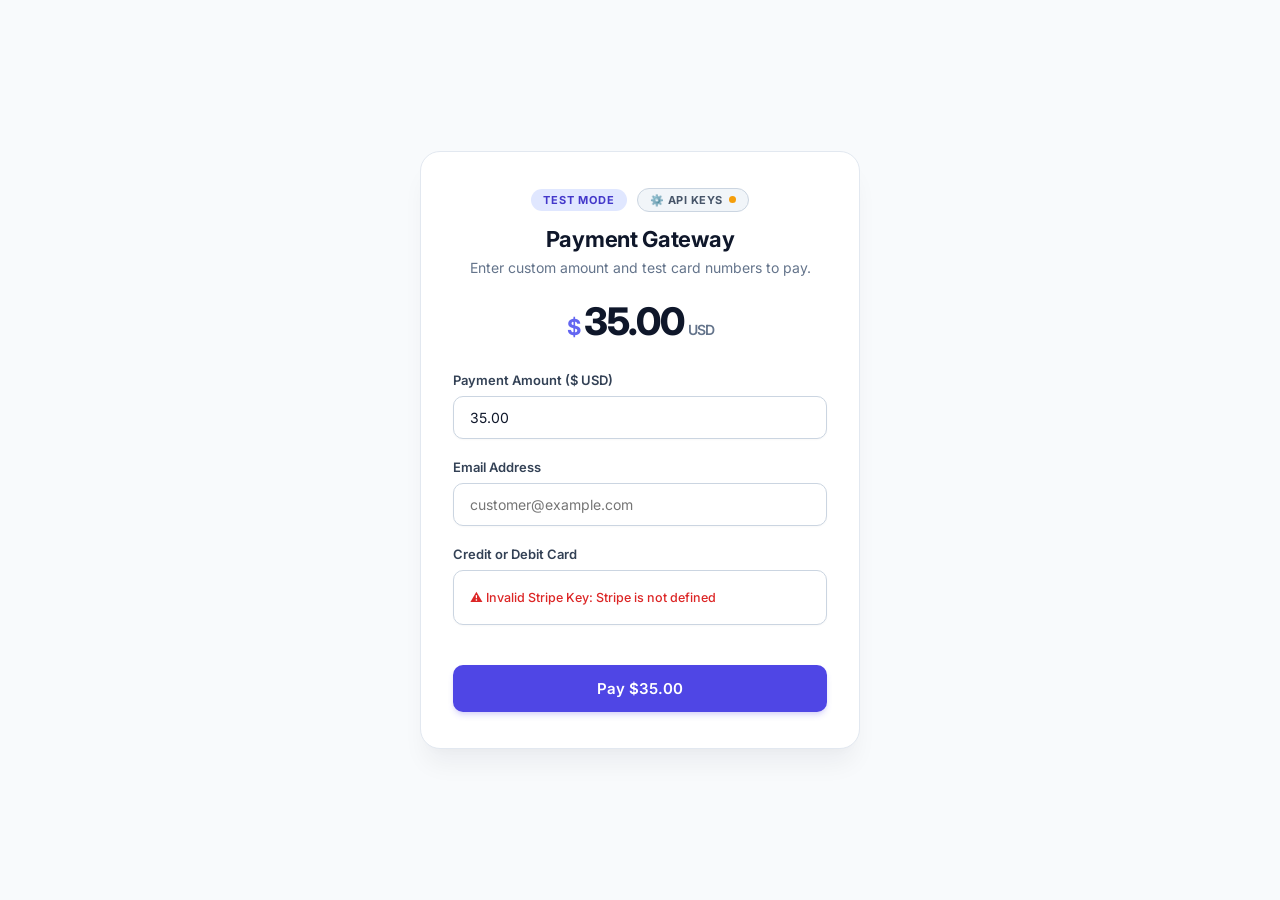
==== frontend/index.html @ d95049d4 "Initial commit: Fulstack Stripe Payment Gateway" ====
<!DOCTYPE html>
<html lang="en">
<head>
    <meta charset="UTF-8">
    <meta name="viewport" content="width=device-width, initial-scale=1.0">
    <title>Stripe Payment Gateway Checkout</title>
    <!-- Google Fonts & Stripe SDK -->
    <link rel="preconnect" href="https://fonts.googleapis.com">
    <link rel="preconnect" href="https://fonts.gstatic.com" crossorigin>
    <link href="https://fonts.googleapis.com/css2?family=Inter:wght@400;500;600;700&display=swap" rel="stylesheet">
    <script src="https://js.stripe.com/v3/"></script>
    <link rel="stylesheet" href="style.css">
</head>
<body>

    <div class="checkout-container">
        <!-- Header / Product Summary -->
        <div class="product-card">
            <div class="header-badges">
                <span class="badge">TEST MODE</span>
                <button type="button" id="key-toggle-btn" class="key-toggle-link" title="Configure Stripe API Keys">
                    <span>⚙️ API Keys</span>
                    <span id="key-status-dot" class="status-dot dot-checking"></span>
                </button>
            </div>
            <h2>Payment Gateway</h2>
            <p class="description">Enter custom amount and test card numbers to pay.</p>
            <div class="price-tag">
                <span class="currency">$</span>
                <span id="display-amount" class="amount">35.00</span>
                <span class="usd">USD</span>
            </div>
        </div>

        <!-- Stripe API Key Settings Drawer (Collapsed by default) -->
        <div id="key-settings-panel" class="key-settings-panel hidden">
            <div class="panel-header">
                <div class="panel-title">
                    <span class="icon">🔑</span>
                    <span>Stripe API Credentials</span>
                </div>
                <button type="button" id="close-panel-btn" class="close-panel-btn">&times;</button>
            </div>
            
            <p class="panel-hint">Enter your Stripe keys below if not configured in <code>backend/.env</code>:</p>

            <div class="form-group">
                <label for="publishable-key-input">Publishable Key</label>
                <input type="text" id="publishable-key-input" placeholder="pk_test_..." autocomplete="off">
            </div>

            <div class="form-group">
                <label for="secret-key-input">Secret Key</label>
                <input type="password" id="secret-key-input" placeholder="sk_test_..." autocomplete="off">
            </div>

            <div class="panel-actions">
                <button type="button" id="save-keys-btn" class="save-keys-btn">Save Keys</button>
                <button type="button" id="clear-keys-btn" class="clear-keys-btn">Reset</button>
            </div>
            <div id="keys-msg" class="keys-msg hidden"></div>
        </div>

        <!-- Payment Form -->
        <form id="payment-form" class="payment-form">
            <div class="form-group">
                <label for="custom-amount">Payment Amount ($ USD)</label>
                <input type="number" id="custom-amount" min="0.50" step="0.01" value="35.00" placeholder="35.00" required>
            </div>

            <div class="form-group">
                <label for="email">Email Address</label>
                <input type="email" id="email" placeholder="customer@example.com" required>
            </div>

            <div class="form-group">
                <label for="card-element">Credit or Debit Card</label>
                <div id="card-element" class="stripe-card-input">
                    <!-- Stripe Elements will inject the card input here -->
                </div>
                <div id="card-errors" role="alert" class="card-errors"></div>
            </div>

            <button id="submit-btn" class="pay-btn" type="submit">
                <span id="btn-text">Pay $35.00</span>
                <span id="spinner" class="spinner hidden"></span>
            </button>
        </form>

        <!-- Result / Notification Alert -->
        <div id="payment-result" class="result-box hidden"></div>
    </div>

    <script src="script.js"></script>
</body>
</html>
---- frontend/style.css ----
* {
    box-sizing: border-box;
    margin: 0;
    padding: 0;
    font-family: 'Inter', -apple-system, BlinkMacSystemFont, "Segoe UI", Roboto, sans-serif;
}

body {
    background-color: #f8fafc;
    color: #1e293b;
    min-height: 100vh;
    display: flex;
    justify-content: center;
    align-items: center;
    padding: 24px;
}

.checkout-container {
    background: #ffffff;
    border: 1px solid #e2e8f0;
    border-radius: 20px;
    width: 100%;
    max-width: 440px;
    padding: 36px 32px;
    box-shadow: 0 20px 25px -5px rgba(15, 23, 42, 0.05), 0 8px 10px -6px rgba(15, 23, 42, 0.02);
    position: relative;
}

.product-card {
    text-align: center;
    margin-bottom: 28px;
}

.header-badges {
    display: flex;
    justify-content: center;
    align-items: center;
    gap: 10px;
    margin-bottom: 14px;
}

.badge {
    display: inline-flex;
    align-items: center;
    gap: 6px;
    background: #e0e7ff;
    color: #4338ca;
    font-size: 11px;
    font-weight: 700;
    padding: 4px 12px;
    border-radius: 100px;
    text-transform: uppercase;
    letter-spacing: 0.8px;
}

.key-toggle-link {
    display: inline-flex;
    align-items: center;
    gap: 6px;
    background: #f1f5f9;
    color: #475569;
    border: 1px solid #cbd5e1;
    font-size: 11px;
    font-weight: 700;
    padding: 4px 12px;
    border-radius: 100px;
    text-transform: uppercase;
    letter-spacing: 0.5px;
    cursor: pointer;
    transition: all 0.2s cubic-bezier(0.4, 0, 0.2, 1);
}

.key-toggle-link:hover {
    background: #e0e7ff;
    color: #4338ca;
    border-color: #c7d2fe;
    transform: translateY(-1px);
}

.key-toggle-link:active {
    transform: translateY(0);
}

.status-dot {
    width: 7px;
    height: 7px;
    border-radius: 50%;
    display: inline-block;
}

.dot-checking { background: #94a3b8; }
.dot-green { background: #22c55e; box-shadow: 0 0 6px rgba(34, 197, 94, 0.4); }
.dot-orange { background: #f59e0b; }
.dot-red { background: #ef4444; box-shadow: 0 0 6px rgba(239, 68, 68, 0.4); }

.product-card h2 {
    font-size: 22px;
    font-weight: 700;
    color: #0f172a;
    letter-spacing: -0.3px;
    margin-bottom: 6px;
}

.product-card .description {
    font-size: 14px;
    color: #64748b;
    line-height: 1.4;
    margin-bottom: 20px;
}

.price-tag {
    font-size: 38px;
    font-weight: 800;
    color: #0f172a;
    letter-spacing: -1px;
    display: flex;
    align-items: baseline;
    justify-content: center;
    gap: 4px;
}

.price-tag .currency {
    font-size: 22px;
    color: #6366f1;
    font-weight: 700;
}

.price-tag .usd {
    font-size: 14px;
    color: #64748b;
    font-weight: 600;
}

/* API Key Settings Drawer Panel */
.key-settings-panel {
    background: #f8fafc;
    border: 1px solid #e2e8f0;
    border-radius: 14px;
    padding: 18px;
    margin-bottom: 24px;
    display: flex;
    flex-direction: column;
    gap: 12px;
    animation: fadeIn 0.25s cubic-bezier(0.4, 0, 0.2, 1);
    box-shadow: inset 0 2px 4px 0 rgba(0, 0, 0, 0.02);
}

@keyframes fadeIn {
    from { opacity: 0; transform: translateY(-6px); }
    to { opacity: 1; transform: translateY(0); }
}

.panel-header {
    display: flex;
    justify-content: space-between;
    align-items: center;
}

.panel-title {
    display: flex;
    align-items: center;
    gap: 6px;
    font-size: 13px;
    font-weight: 700;
    color: #0f172a;
}

.close-panel-btn {
    background: none;
    border: none;
    font-size: 18px;
    color: #94a3b8;
    cursor: pointer;
    padding: 0 4px;
    line-height: 1;
    transition: color 0.15s ease;
}

.close-panel-btn:hover {
    color: #334155;
}

.panel-hint {
    font-size: 12px;
    color: #64748b;
    line-height: 1.35;
}

.panel-hint code {
    background: #e2e8f0;
    padding: 1px 4px;
    border-radius: 4px;
    font-family: monospace;
    font-size: 11px;
}

.panel-actions {
    display: flex;
    gap: 10px;
    margin-top: 4px;
    width: 100%;
}

.save-keys-btn {
    flex: 1;
    background: #4f46e5;
    color: #ffffff;
    border: none;
    border-radius: 10px;
    padding: 11px 16px;
    font-size: 13.5px;
    font-weight: 600;
    cursor: pointer;
    transition: all 0.2s cubic-bezier(0.4, 0, 0.2, 1);
    box-shadow: 0 4px 6px -1px rgba(79, 70, 229, 0.18), 0 2px 4px -2px rgba(79, 70, 229, 0.08);
}

.save-keys-btn:hover {
    background: #4338ca;
    box-shadow: 0 6px 10px -2px rgba(79, 70, 229, 0.25);
    transform: translateY(-1px);
}

.save-keys-btn:active {
    transform: translateY(0);
}

.clear-keys-btn {
    background: #ffffff;
    color: #475569;
    border: 1px solid #cbd5e1;
    border-radius: 10px;
    padding: 11px 16px;
    font-size: 13.5px;
    font-weight: 600;
    cursor: pointer;
    transition: all 0.2s cubic-bezier(0.4, 0, 0.2, 1);
    box-shadow: 0 1px 2px 0 rgba(0, 0, 0, 0.03);
}

.clear-keys-btn:hover {
    background: #f8fafc;
    color: #0f172a;
    border-color: #94a3b8;
    transform: translateY(-1px);
}

.clear-keys-btn:active {
    transform: translateY(0);
}

.keys-msg {
    font-size: 12px;
    padding: 8px 10px;
    border-radius: 6px;
    text-align: center;
}

.keys-msg.success {
    background: #f0fdf4;
    color: #166534;
    border: 1px solid #bbf7d0;
}

.keys-msg.error {
    background: #fef2f2;
    color: #991b1b;
    border: 1px solid #fecaca;
}

/* Payment Form */
.payment-form {
    display: flex;
    flex-direction: column;
    gap: 20px;
}

.form-group {
    display: flex;
    flex-direction: column;
    gap: 8px;
}

.form-group label {
    font-size: 13px;
    font-weight: 600;
    color: #334155;
}

.form-group input {
    width: 100%;
    background: #ffffff;
    border: 1px solid #cbd5e1;
    border-radius: 10px;
    padding: 12px 16px;
    color: #0f172a;
    font-size: 14px;
    outline: none;
    transition: all 0.2s ease;
    box-shadow: 0 1px 2px 0 rgba(0, 0, 0, 0.03);
}

.form-group input:focus {
    border-color: #6366f1;
    box-shadow: 0 0 0 4px rgba(99, 102, 241, 0.12);
}

.stripe-card-input {
    background: #ffffff;
    border: 1px solid #cbd5e1;
    border-radius: 10px;
    padding: 14px 16px;
    transition: all 0.2s ease;
    box-shadow: 0 1px 2px 0 rgba(0, 0, 0, 0.03);
}

.stripe-card-input:focus-within {
    border-color: #6366f1;
    box-shadow: 0 0 0 4px rgba(99, 102, 241, 0.12);
}

.card-errors {
    color: #dc2626;
    font-size: 12px;
    font-weight: 500;
    margin-top: 4px;
}

.card-placeholder-err {
    color: #dc2626;
    font-size: 12.5px;
    font-weight: 500;
    margin: 4px 0;
    line-height: 1.4;
}

.pay-btn {
    width: 100%;
    background: #4f46e5;
    color: #ffffff;
    border: none;
    border-radius: 10px;
    padding: 14px;
    font-size: 15px;
    font-weight: 600;
    cursor: pointer;
    transition: all 0.2s cubic-bezier(0.4, 0, 0.2, 1);
    display: flex;
    justify-content: center;
    align-items: center;
    margin-top: 8px;
    box-shadow: 0 4px 6px -1px rgba(79, 70, 229, 0.2), 0 2px 4px -2px rgba(79, 70, 229, 0.1);
}

.pay-btn:hover {
    background: #4338ca;
    box-shadow: 0 8px 12px -2px rgba(79, 70, 229, 0.3), 0 4px 6px -2px rgba(79, 70, 229, 0.15);
    transform: translateY(-1px);
}

.pay-btn:active {
    transform: translateY(0);
    box-shadow: 0 2px 4px -1px rgba(79, 70, 229, 0.2);
}

.pay-btn:disabled {
    background: #94a3b8;
    box-shadow: none;
    cursor: not-allowed;
    transform: none;
}

.result-box {
    margin-top: 20px;
    padding: 16px;
    border-radius: 10px;
    font-size: 13.5px;
    line-height: 1.5;
    text-align: center;
}

.result-box.success {
    background: #f0fdf4;
    border: 1px solid #bbf7d0;
    color: #15803d;
}

.result-box.error {
    background: #fef2f2;
    border: 1px solid #fecaca;
    color: #b91c1c;
}

.hidden {
    display: none !important;
}

.spinner {
    width: 20px;
    height: 20px;
    border: 2.5px solid rgba(255, 255, 255, 0.3);
    border-radius: 50%;
    border-top-color: #ffffff;
    animation: spin 0.8s linear infinite;
}

@keyframes spin {
    to { transform: rotate(360deg); }
}
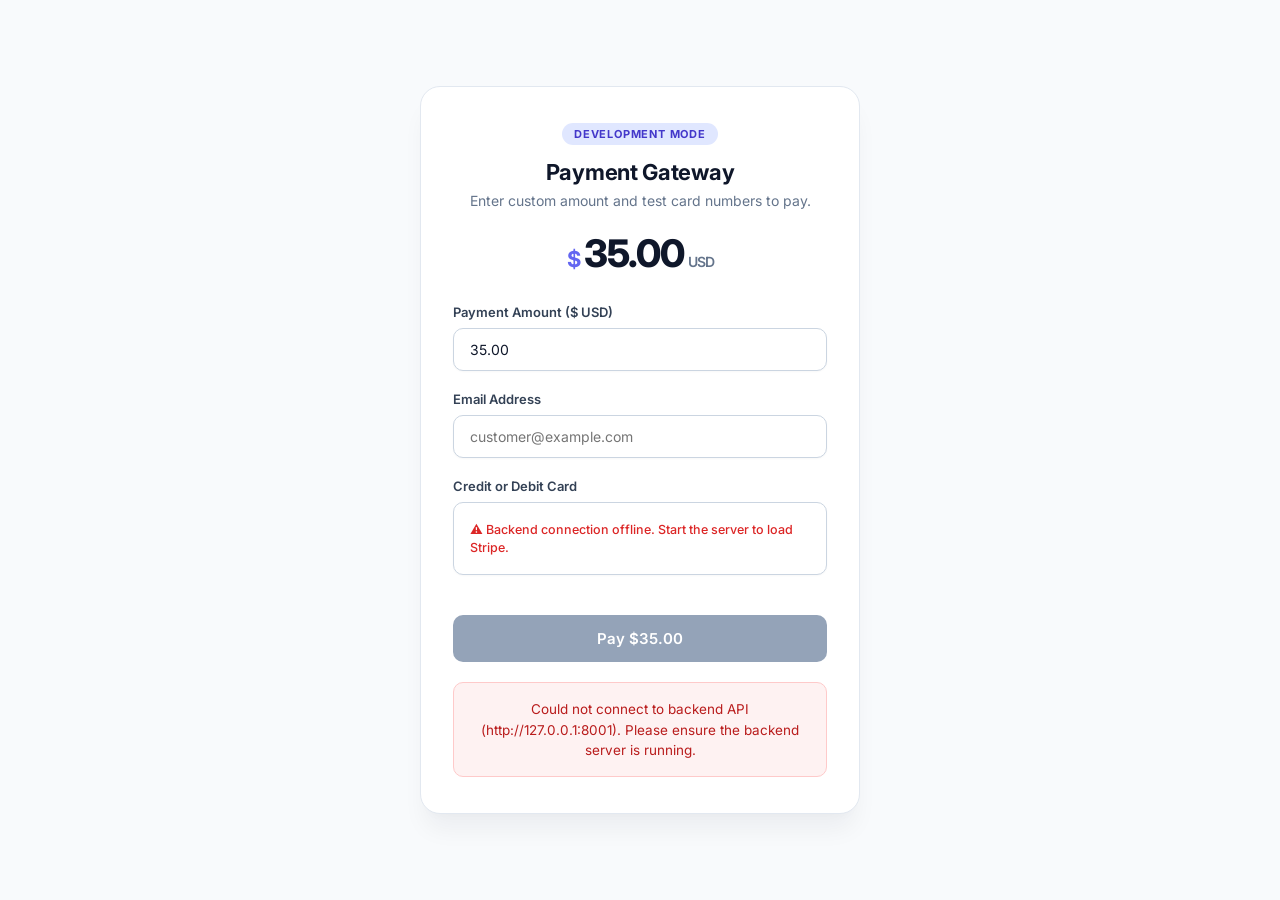
==== commit 17dc0461: "feat: complete fullstack stripe gateway with render cloud deployment" ====
--- a/frontend/index.html
+++ b/frontend/index.html
@@ -17,11 +17,7 @@
         <!-- Header / Product Summary -->
         <div class="product-card">
             <div class="header-badges">
-                <span class="badge">TEST MODE</span>
-                <button type="button" id="key-toggle-btn" class="key-toggle-link" title="Configure Stripe API Keys">
-                    <span>⚙️ API Keys</span>
-                    <span id="key-status-dot" class="status-dot dot-checking"></span>
-                </button>
+                <span class="badge">Development Mode</span>
             </div>
             <h2>Payment Gateway</h2>
             <p class="description">Enter custom amount and test card numbers to pay.</p>
@@ -30,35 +26,6 @@
                 <span id="display-amount" class="amount">35.00</span>
                 <span class="usd">USD</span>
             </div>
-        </div>
-
-        <!-- Stripe API Key Settings Drawer (Collapsed by default) -->
-        <div id="key-settings-panel" class="key-settings-panel hidden">
-            <div class="panel-header">
-                <div class="panel-title">
-                    <span class="icon">🔑</span>
-                    <span>Stripe API Credentials</span>
-                </div>
-                <button type="button" id="close-panel-btn" class="close-panel-btn">&times;</button>
-            </div>
-            
-            <p class="panel-hint">Enter your Stripe keys below if not configured in <code>backend/.env</code>:</p>
-
-            <div class="form-group">
-                <label for="publishable-key-input">Publishable Key</label>
-                <input type="text" id="publishable-key-input" placeholder="pk_test_..." autocomplete="off">
-            </div>
-
-            <div class="form-group">
-                <label for="secret-key-input">Secret Key</label>
-                <input type="password" id="secret-key-input" placeholder="sk_test_..." autocomplete="off">
-            </div>
-
-            <div class="panel-actions">
-                <button type="button" id="save-keys-btn" class="save-keys-btn">Save Keys</button>
-                <button type="button" id="clear-keys-btn" class="clear-keys-btn">Reset</button>
-            </div>
-            <div id="keys-msg" class="keys-msg hidden"></div>
         </div>
 
         <!-- Payment Form -->
--- a/frontend/style.css
+++ b/frontend/style.css
@@ -53,45 +53,7 @@
     letter-spacing: 0.8px;
 }
 
-.key-toggle-link {
-    display: inline-flex;
-    align-items: center;
-    gap: 6px;
-    background: #f1f5f9;
-    color: #475569;
-    border: 1px solid #cbd5e1;
-    font-size: 11px;
-    font-weight: 700;
-    padding: 4px 12px;
-    border-radius: 100px;
-    text-transform: uppercase;
-    letter-spacing: 0.5px;
-    cursor: pointer;
-    transition: all 0.2s cubic-bezier(0.4, 0, 0.2, 1);
-}
-
-.key-toggle-link:hover {
-    background: #e0e7ff;
-    color: #4338ca;
-    border-color: #c7d2fe;
-    transform: translateY(-1px);
-}
-
-.key-toggle-link:active {
-    transform: translateY(0);
-}
-
-.status-dot {
-    width: 7px;
-    height: 7px;
-    border-radius: 50%;
-    display: inline-block;
-}
-
-.dot-checking { background: #94a3b8; }
-.dot-green { background: #22c55e; box-shadow: 0 0 6px rgba(34, 197, 94, 0.4); }
-.dot-orange { background: #f59e0b; }
-.dot-red { background: #ef4444; box-shadow: 0 0 6px rgba(239, 68, 68, 0.4); }
+
 
 .product-card h2 {
     font-size: 22px;
@@ -131,142 +93,7 @@
     font-weight: 600;
 }
 
-/* API Key Settings Drawer Panel */
-.key-settings-panel {
-    background: #f8fafc;
-    border: 1px solid #e2e8f0;
-    border-radius: 14px;
-    padding: 18px;
-    margin-bottom: 24px;
-    display: flex;
-    flex-direction: column;
-    gap: 12px;
-    animation: fadeIn 0.25s cubic-bezier(0.4, 0, 0.2, 1);
-    box-shadow: inset 0 2px 4px 0 rgba(0, 0, 0, 0.02);
-}
-
-@keyframes fadeIn {
-    from { opacity: 0; transform: translateY(-6px); }
-    to { opacity: 1; transform: translateY(0); }
-}
-
-.panel-header {
-    display: flex;
-    justify-content: space-between;
-    align-items: center;
-}
-
-.panel-title {
-    display: flex;
-    align-items: center;
-    gap: 6px;
-    font-size: 13px;
-    font-weight: 700;
-    color: #0f172a;
-}
-
-.close-panel-btn {
-    background: none;
-    border: none;
-    font-size: 18px;
-    color: #94a3b8;
-    cursor: pointer;
-    padding: 0 4px;
-    line-height: 1;
-    transition: color 0.15s ease;
-}
-
-.close-panel-btn:hover {
-    color: #334155;
-}
-
-.panel-hint {
-    font-size: 12px;
-    color: #64748b;
-    line-height: 1.35;
-}
-
-.panel-hint code {
-    background: #e2e8f0;
-    padding: 1px 4px;
-    border-radius: 4px;
-    font-family: monospace;
-    font-size: 11px;
-}
-
-.panel-actions {
-    display: flex;
-    gap: 10px;
-    margin-top: 4px;
-    width: 100%;
-}
-
-.save-keys-btn {
-    flex: 1;
-    background: #4f46e5;
-    color: #ffffff;
-    border: none;
-    border-radius: 10px;
-    padding: 11px 16px;
-    font-size: 13.5px;
-    font-weight: 600;
-    cursor: pointer;
-    transition: all 0.2s cubic-bezier(0.4, 0, 0.2, 1);
-    box-shadow: 0 4px 6px -1px rgba(79, 70, 229, 0.18), 0 2px 4px -2px rgba(79, 70, 229, 0.08);
-}
-
-.save-keys-btn:hover {
-    background: #4338ca;
-    box-shadow: 0 6px 10px -2px rgba(79, 70, 229, 0.25);
-    transform: translateY(-1px);
-}
-
-.save-keys-btn:active {
-    transform: translateY(0);
-}
-
-.clear-keys-btn {
-    background: #ffffff;
-    color: #475569;
-    border: 1px solid #cbd5e1;
-    border-radius: 10px;
-    padding: 11px 16px;
-    font-size: 13.5px;
-    font-weight: 600;
-    cursor: pointer;
-    transition: all 0.2s cubic-bezier(0.4, 0, 0.2, 1);
-    box-shadow: 0 1px 2px 0 rgba(0, 0, 0, 0.03);
-}
-
-.clear-keys-btn:hover {
-    background: #f8fafc;
-    color: #0f172a;
-    border-color: #94a3b8;
-    transform: translateY(-1px);
-}
-
-.clear-keys-btn:active {
-    transform: translateY(0);
-}
-
-.keys-msg {
-    font-size: 12px;
-    padding: 8px 10px;
-    border-radius: 6px;
-    text-align: center;
-}
-
-.keys-msg.success {
-    background: #f0fdf4;
-    color: #166534;
-    border: 1px solid #bbf7d0;
-}
-
-.keys-msg.error {
-    background: #fef2f2;
-    color: #991b1b;
-    border: 1px solid #fecaca;
-}
+
 
 /* Payment Form */
 .payment-form {
